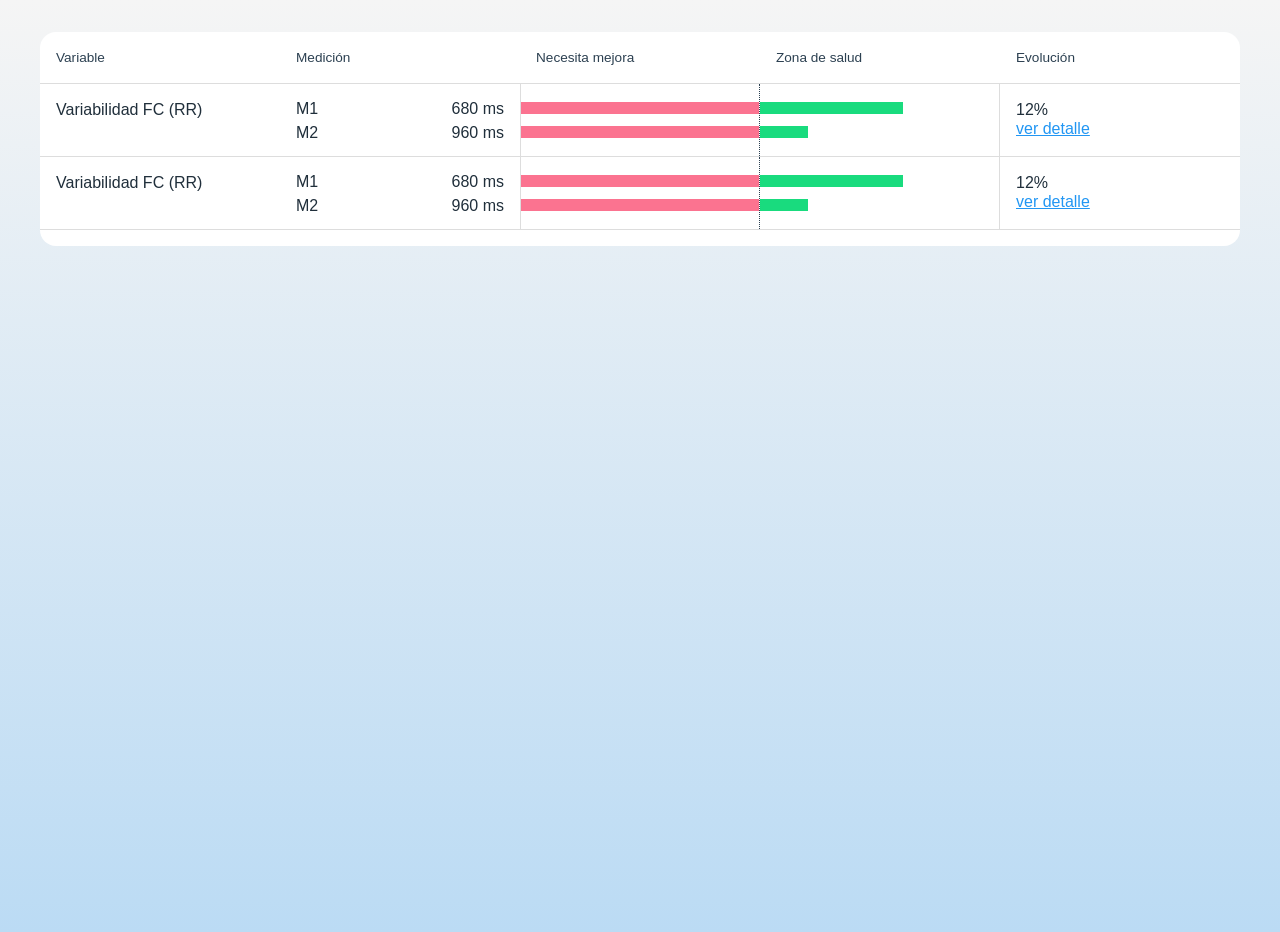
==== index.html @ 4bae46f2 "base" ====
<!DOCTYPE html>
<html>
    <head>
    <title>Sensorfit4heart</title>
    <link rel="stylesheet" href="css/custom.css">
    </head>
    <body>
        <div class="container">
            <div class="variables-table">
                <header class="table-header">
                    <ul class="header-list">
                        <li>Variable</li>
                        <li>Medición</li>
                        <li>Necesita mejora</li>
                        <li>Zona de salud</li>
                        <li>Evolución</li>
                    </ul>
                </header>
                <div class="table-body">
                    <div class="variable">
                        <ul class="body-list">
                            <li class="variable-title">
                                Variabilidad FC (RR)
                            </li>
                            <li>
                                <ul class="measurements-list">
                                    <li>
                                        <p class="measurement-title">
                                            M1
                                        </p>
                                        <p class="measuremente-value">
                                            680 ms
                                        </p>
                                    </li>
                                    <li>
                                        <p class="measurement-title">
                                            M2
                                        </p>
                                        <p class="measuremente-value">
                                            960 ms
                                        </p>
                                    </li>
                                </ul>
                            </li>
                            <li class="has-border-left">
                                <ul class="measurements-list">
                                    <li>
                                        <div class="progress is-error" style="width: 100%;"></div>
                                    </li>
                                    <li>
                                        <div class="progress is-error" style="width:100%"></div>
                                    </li>
                                </ul>
                            </li>
                            <li class="has-border-right">
                                <ul class="measurements-list">
                                    <li>
                                        <div class="progress is-success" style="width: 60%;"></div>
                                    </li>
                                    <li>
                                        <div class="progress is-success" style="width:20%"></div>
                                    </li>
                                </ul>
                            </li>
                            <li>
                                <p class="evolution">12%</p>
                                <p class="link i-small">
                                    <a href="#">ver detalle</a>
                                </p>
                            </li>
                        </ul>
                    </div><!-- variable -->
                    <div class="variable">
                        <ul class="body-list">
                            <li class="variable-title">
                                Variabilidad FC (RR)
                            </li>
                            <li>
                                <ul class="measurements-list">
                                    <li>
                                        <p class="measurement-title">
                                            M1
                                        </p>
                                        <p class="measuremente-value">
                                            680 ms
                                        </p>
                                    </li>
                                    <li>
                                        <p class="measurement-title">
                                            M2
                                        </p>
                                        <p class="measuremente-value">
                                            960 ms
                                        </p>
                                    </li>
                                </ul>
                            </li>
                            <li class="has-border-left">
                                <ul class="measurements-list">
                                    <li>
                                        <div class="progress is-error" style="width: 100%;"></div>
                                    </li>
                                    <li>
                                        <div class="progress is-error" style="width:100%"></div>
                                    </li>
                                </ul>
                            </li>
                            <li class="has-border-right">
                                <ul class="measurements-list">
                                    <li>
                                        <div class="progress is-success" style="width: 60%;"></div>
                                    </li>
                                    <li>
                                        <div class="progress is-success" style="width:20%"></div>
                                    </li>
                                </ul>
                            </li>
                            <li>
                                <p class="evolution">12%</p>
                                <p class="link i-small">
                                    <a href="#">ver detalle</a>
                                </p>
                            </li>
                        </ul>
                    </div><!-- variable -->
                </div><!-- table-body -->
            </div><!-- variables-table -->
        </div><!-- container -->
    </body>
</html>
---- css/custom.css ----
/*! minireset.css v0.0.6 | MIT License | github.com/jgthms/minireset.css */html,body,p,ol,ul,li,dl,dt,dd,blockquote,figure,fieldset,legend,textarea,pre,iframe,hr,h1,h2,h3,h4,h5,h6{margin:0;padding:0}h1,h2,h3,h4,h5,h6{font-size:100%;font-weight:normal}ul{list-style:none}button,input,select{margin:0}html{box-sizing:border-box}*,*::before,*::after{box-sizing:inherit}img,video{height:auto;max-width:100%}iframe{border:0}table{border-collapse:collapse;border-spacing:0}td,th{padding:0}.is-hidden-mobile{display:none}@media (min-width: 48em){.is-hidden-mobile{display:block}}body{font-family:'Inter', sans-serif;font-size:1rem;line-height:120%;color:#202F3B;background:linear-gradient(180deg, #f5f5f5 0%, #bbdbf4 100%);min-height:100vh}a{color:#2196F3}.container{margin:0 1rem;max-width:1200px}@media (min-width: 48em){.container{margin:0 auto}}.variables-table{margin:2rem auto;background-color:#fff;border-radius:1rem}.variables-table .table-header ul,.variables-table .table-body ul{margin:0;padding:0;list-style:none;display:flex;gap:0;justify-content:space-between}.variables-table .table-header{font-size:.85rem;color:#2c4051;border-bottom:1px solid #ddd}.variables-table .header-list li,.variables-table .body-list li{width:20%;padding:1rem}.variables-table .table-body{padding-bottom:1rem}.variables-table .table-body .body-list li.has-border-left{border-left:1px solid #ddd;border-right:1px dotted #2c4051;padding-left:0;padding-right:0}.variables-table .table-body .body-list li.has-border-right{border-right:1px solid #ddd;padding-left:0;padding-right:0}.variable{border-bottom:1px solid #ddd}.variable .variable-title{font-weight:500}.variable ul.measurements-list{display:flex;flex-direction:column;gap:.5rem}.variable ul.measurements-list li{display:flex;flex-direction:row;gap:1rem;width:auto;padding:0;border:none}@media (min-width: 48em){.variable ul.measurements-list li{height:1rem;align-items:center;justify-content:space-between}}.progress{display:flex;width:100%;position:relative;height:12px;background-color:#f0f0f0}.progress.is-success{background-color:#19DB7E}.progress.is-error{background-color:#FB7390}
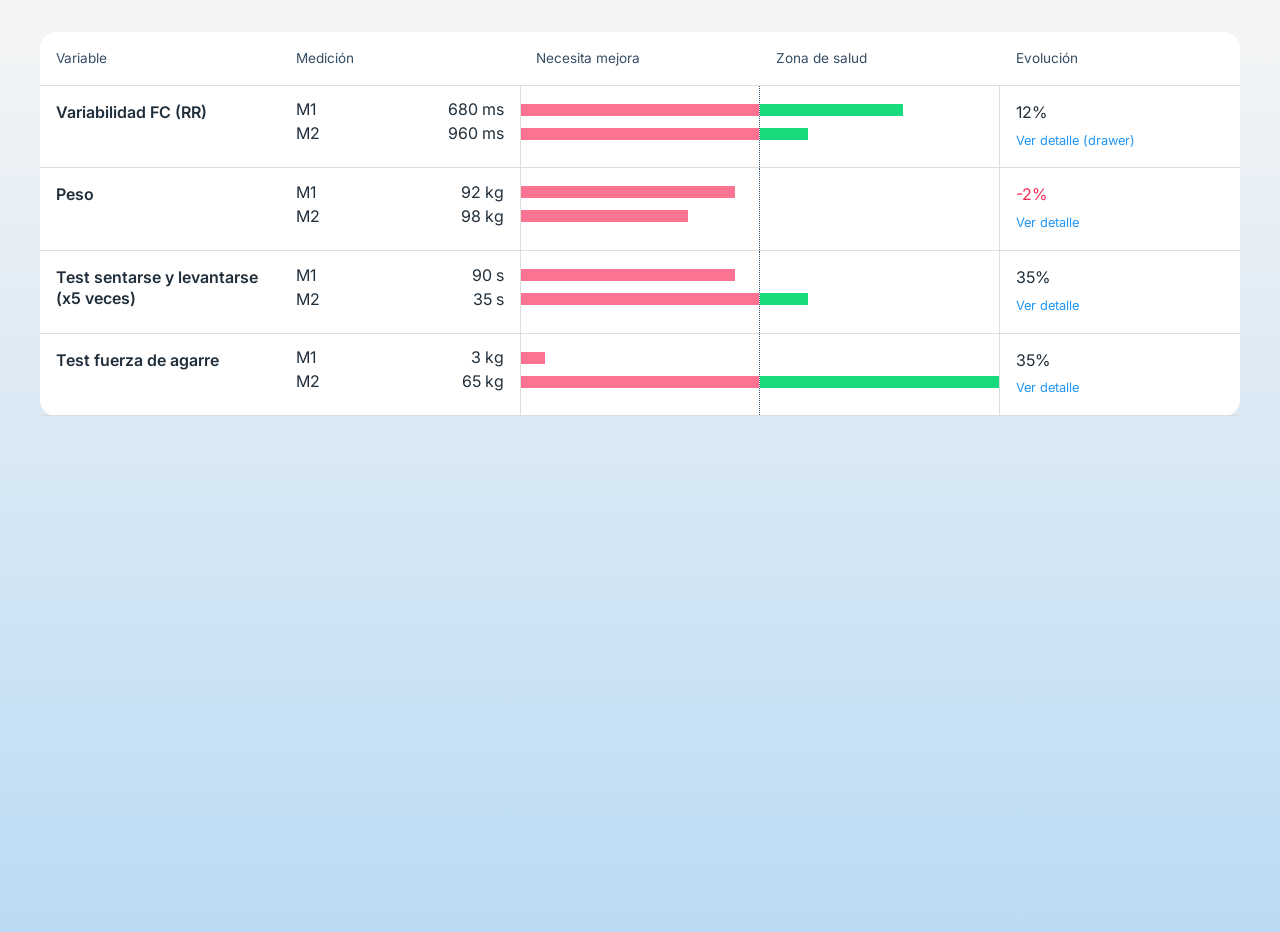
==== commit 626a69e7: "añadimos resto de variables y organizamos scss" ====
--- a/index.html
+++ b/index.html
@@ -64,41 +64,94 @@
                             </li>
                             <li>
                                 <p class="evolution">12%</p>
-                                <p class="link i-small">
-                                    <a href="#">ver detalle</a>
-                                </p>
-                            </li>
-                        </ul>
-                    </div><!-- variable -->
-                    <div class="variable">
-                        <ul class="body-list">
-                            <li class="variable-title">
-                                Variabilidad FC (RR)
-                            </li>
-                            <li>
-                                <ul class="measurements-list">
-                                    <li>
-                                        <p class="measurement-title">
-                                            M1
-                                        </p>
-                                        <p class="measuremente-value">
-                                            680 ms
-                                        </p>
-                                    </li>
-                                    <li>
-                                        <p class="measurement-title">
-                                            M2
-                                        </p>
-                                        <p class="measuremente-value">
-                                            960 ms
-                                        </p>
-                                    </li>
-                                </ul>
-                            </li>
-                            <li class="has-border-left">
-                                <ul class="measurements-list">
-                                    <li>
-                                        <div class="progress is-error" style="width: 100%;"></div>
+                                <p class="link is-small">
+                                    <a href="#">Ver detalle (drawer)</a>
+                                </p>
+                            </li>
+                        </ul>
+                    </div><!-- variable -->
+                    <div class="variable">
+                        <ul class="body-list">
+                            <li class="variable-title">
+                                Peso
+                            </li>
+                            <li>
+                                <ul class="measurements-list">
+                                    <li>
+                                        <p class="measurement-title">
+                                            M1
+                                        </p>
+                                        <p class="measuremente-value">
+                                            92 kg
+                                        </p>
+                                    </li>
+                                    <li>
+                                        <p class="measurement-title">
+                                            M2
+                                        </p>
+                                        <p class="measuremente-value">
+                                            98 kg
+                                        </p>
+                                    </li>
+                                </ul>
+                            </li>
+                            <li class="has-border-left">
+                                <ul class="measurements-list">
+                                    <li>
+                                        <div class="progress is-error" style="width: 90%;"></div>
+                                    </li>
+                                    <li>
+                                        <div class="progress is-error" style="width:70%"></div>
+                                    </li>
+                                </ul>
+                            </li>
+                            <li class="has-border-right">
+                                <ul class="measurements-list">
+                                    <li>
+                                        <div class="progress is-success" style="width: 0;"></div>
+                                    </li>
+                                    <li>
+                                        <div class="progress is-success" style="width:0"></div>
+                                    </li>
+                                </ul>
+                            </li>
+                            <li>
+                                <p class="evolution is-negative">-2%</p>
+                                <p class="link is-small">
+                                    <a href="#">Ver detalle</a>
+                                </p>
+                            </li>
+                        </ul>
+                    </div><!-- variable -->
+                    <div class="variable">
+                        <ul class="body-list">
+                            <li class="variable-title">
+                                Test sentarse y levantarse (x5 veces)
+                            </li>
+                            <li>
+                                <ul class="measurements-list">
+                                    <li>
+                                        <p class="measurement-title">
+                                            M1
+                                        </p>
+                                        <p class="measuremente-value">
+                                            90 s
+                                        </p>
+                                    </li>
+                                    <li>
+                                        <p class="measurement-title">
+                                            M2
+                                        </p>
+                                        <p class="measuremente-value">
+                                            35 s
+                                        </p>
+                                    </li>
+                                </ul>
+                            </li>
+                            <li class="has-border-left">
+                                <ul class="measurements-list">
+                                    <li>
+                                        <div class="progress is-error" style="width: 90%;"></div>
                                     </li>
                                     <li>
                                         <div class="progress is-error" style="width:100%"></div>
@@ -108,7 +161,7 @@
                             <li class="has-border-right">
                                 <ul class="measurements-list">
                                     <li>
-                                        <div class="progress is-success" style="width: 60%;"></div>
+                                        <div class="progress is-success" style="width: 0;"></div>
                                     </li>
                                     <li>
                                         <div class="progress is-success" style="width:20%"></div>
@@ -116,9 +169,62 @@
                                 </ul>
                             </li>
                             <li>
-                                <p class="evolution">12%</p>
-                                <p class="link i-small">
-                                    <a href="#">ver detalle</a>
+                                <p class="evolution">35%</p>
+                                <p class="link is-small">
+                                    <a href="#">Ver detalle</a>
+                                </p>
+                            </li>
+                        </ul>
+                    </div><!-- variable -->
+                    <div class="variable">
+                        <ul class="body-list">
+                            <li class="variable-title">
+                                Test fuerza de agarre 
+                            </li>
+                            <li>
+                                <ul class="measurements-list">
+                                    <li>
+                                        <p class="measurement-title">
+                                            M1
+                                        </p>
+                                        <p class="measuremente-value">
+                                            3 kg
+                                        </p>
+                                    </li>
+                                    <li>
+                                        <p class="measurement-title">
+                                            M2
+                                        </p>
+                                        <p class="measuremente-value">
+                                            65 kg
+                                        </p>
+                                    </li>
+                                </ul>
+                            </li>
+                            <li class="has-border-left">
+                                <ul class="measurements-list">
+                                    <li>
+                                        <div class="progress is-error" style="width: 10%;"></div>
+                                    </li>
+                                    <li>
+                                        <div class="progress is-error" style="width:100%"></div>
+                                    </li>
+                                </ul>
+                            </li>
+                            <li class="has-border-right">
+                                <ul class="measurements-list">
+                                    <li>
+                                        <div class="progress is-success" style="width: 0;"></div>
+                                    </li>
+                                    <li>
+                                        <div class="progress is-success" style="width:100%"></div>
+                                    </li>
+                                </ul>
+                            </li>
+                            <li>
+                                <p class="evolution">35%</p>
+                                <p class="link is-small">
+                                    <a href="#">Ver detalle</a>
                                 </p>
                             </li>
                         </ul>
--- a/css/custom.css
+++ b/css/custom.css
@@ -1 +1 @@
-/*! minireset.css v0.0.6 | MIT License | github.com/jgthms/minireset.css */html,body,p,ol,ul,li,dl,dt,dd,blockquote,figure,fieldset,legend,textarea,pre,iframe,hr,h1,h2,h3,h4,h5,h6{margin:0;padding:0}h1,h2,h3,h4,h5,h6{font-size:100%;font-weight:normal}ul{list-style:none}button,input,select{margin:0}html{box-sizing:border-box}*,*::before,*::after{box-sizing:inherit}img,video{height:auto;max-width:100%}iframe{border:0}table{border-collapse:collapse;border-spacing:0}td,th{padding:0}.is-hidden-mobile{display:none}@media (min-width: 48em){.is-hidden-mobile{display:block}}body{font-family:'Inter', sans-serif;font-size:1rem;line-height:120%;color:#202F3B;background:linear-gradient(180deg, #f5f5f5 0%, #bbdbf4 100%);min-height:100vh}a{color:#2196F3}.container{margin:0 1rem;max-width:1200px}@media (min-width: 48em){.container{margin:0 auto}}.variables-table{margin:2rem auto;background-color:#fff;border-radius:1rem}.variables-table .table-header ul,.variables-table .table-body ul{margin:0;padding:0;list-style:none;display:flex;gap:0;justify-content:space-between}.variables-table .table-header{font-size:.85rem;color:#2c4051;border-bottom:1px solid #ddd}.variables-table .header-list li,.variables-table .body-list li{width:20%;padding:1rem}.variables-table .table-body{padding-bottom:1rem}.variables-table .table-body .body-list li.has-border-left{border-left:1px solid #ddd;border-right:1px dotted #2c4051;padding-left:0;padding-right:0}.variables-table .table-body .body-list li.has-border-right{border-right:1px solid #ddd;padding-left:0;padding-right:0}.variable{border-bottom:1px solid #ddd}.variable .variable-title{font-weight:500}.variable ul.measurements-list{display:flex;flex-direction:column;gap:.5rem}.variable ul.measurements-list li{display:flex;flex-direction:row;gap:1rem;width:auto;padding:0;border:none}@media (min-width: 48em){.variable ul.measurements-list li{height:1rem;align-items:center;justify-content:space-between}}.progress{display:flex;width:100%;position:relative;height:12px;background-color:#f0f0f0}.progress.is-success{background-color:#19DB7E}.progress.is-error{background-color:#FB7390}
+/*! minireset.css v0.0.6 | MIT License | github.com/jgthms/minireset.css */@import url("https://fonts.googleapis.com/css2?family=Inter:wght@400;500&display=swap");html,body,p,ol,ul,li,dl,dt,dd,blockquote,figure,fieldset,legend,textarea,pre,iframe,hr,h1,h2,h3,h4,h5,h6{margin:0;padding:0}h1,h2,h3,h4,h5,h6{font-size:100%;font-weight:normal}ul{list-style:none}button,input,select{margin:0}html{box-sizing:border-box}*,*::before,*::after{box-sizing:inherit}img,video{height:auto;max-width:100%}iframe{border:0}table{border-collapse:collapse;border-spacing:0}td,th{padding:0}.is-hidden-mobile{display:none}@media (min-width: 48em){.is-hidden-mobile{display:block}}body{font-size:1rem;line-height:130%;color:#202F3B;background:linear-gradient(180deg, #f5f5f5 0%, #bbdbf4 100%);font-family:"Inter", sans-serif;font-weight:400;font-style:normal;min-height:100vh}.container{margin:0 1rem;max-width:1200px}@media (min-width: 48em){.container{margin:0 auto}}.variables-table{margin:2rem auto;background-color:#fff;border-radius:1rem;font-size:.85rem}@media (min-width: 48em){.variables-table{font-size:1rem}}.variables-table .table-header ul,.variables-table .table-body ul{margin:0;padding:0;list-style:none;display:flex;gap:0;justify-content:space-between}.variables-table .table-header{font-size:.85rem;color:#364f65;border-bottom:1px solid #ddd;display:none}@media (min-width: 48em){.variables-table .table-header{display:block}}.variables-table .header-list li,.variables-table .body-list li{padding:1rem;width:25%}@media (min-width: 48em){.variables-table .header-list li,.variables-table .body-list li{width:20%}}.variables-table .table-body .body-list{flex-wrap:wrap}@media (min-width: 48em){.variables-table .table-body .body-list{flex-wrap:nowrap}}.variables-table .table-body .body-list li.has-border-left{border-left:1px solid #ddd;border-right:1px dotted #364f65;padding-left:0;padding-right:0}.variables-table .table-body .body-list li.has-border-right{border-right:1px solid #ddd;padding-left:0;padding-right:0}.variables-table .table-body .body-list li.variable-title{width:100%}@media (min-width: 48em){.variables-table .table-body .body-list li.variable-title{width:20%}}.variable:not(nth-last-of-type){border-bottom:1px solid #ddd}.variable .variable-title{font-family:"Inter", sans-serif;font-weight:600;font-style:normal}.variable ul.measurements-list{display:flex;flex-direction:column;gap:.5rem}.variable ul.measurements-list li{display:flex;flex-direction:row;gap:1rem;width:auto;padding:0;border:none}@media (min-width: 48em){.variable ul.measurements-list li{height:1rem;align-items:center;justify-content:space-between}}.variable ul.measurements-list li .measuremente-value{display:none}@media (min-width: 48em){.variable ul.measurements-list li .measuremente-value{display:flex}}.progress{display:flex;width:100%;position:relative;height:12px;background-color:#f0f0f0}.progress.is-success{background-color:#19DB7E}.progress.is-error{background-color:#FB7390}.evolution{margin-bottom:.5rem}.evolution.is-negative{color:#f52e59}a{color:#2196F3;text-decoration:none}a:hover,a:active{color:#1c83d7}.is-small{font-size:.8rem}
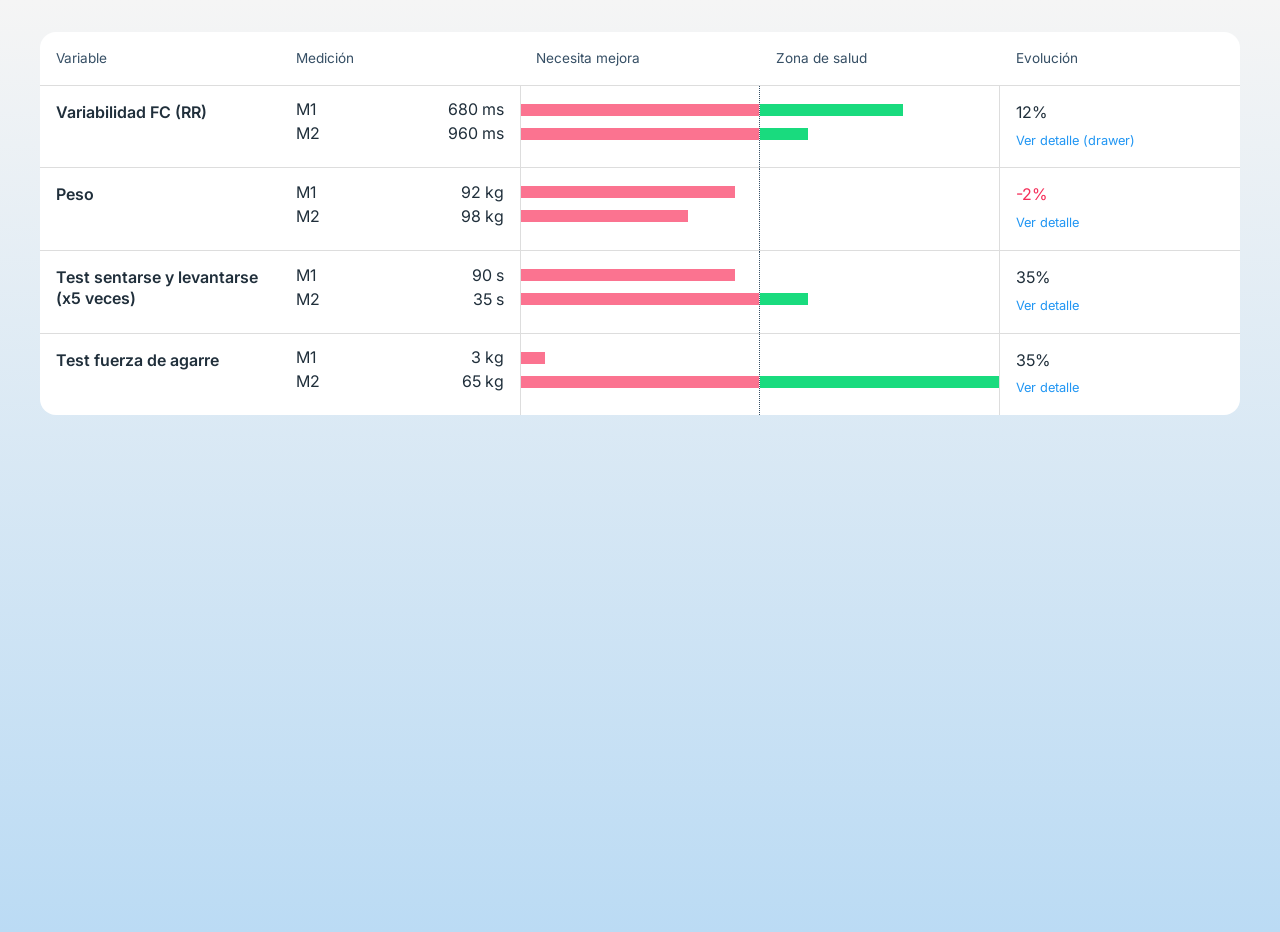
==== commit 42841978: "viewport" ====
--- a/index.html
+++ b/index.html
@@ -2,6 +2,7 @@
 <html>
     <head>
     <title>Sensorfit4heart</title>
+    <meta name="viewport" content="width=device-width, initial-scale=1.0">
     <link rel="stylesheet" href="css/custom.css">
     </head>
     <body>
@@ -75,7 +76,7 @@
                             <li class="variable-title">
                                 Peso
                             </li>
-                            <li>
+                            <li class="has-measurements">
                                 <ul class="measurements-list">
                                     <li>
                                         <p class="measurement-title">
--- a/css/custom.css
+++ b/css/custom.css
@@ -1 +1 @@
-/*! minireset.css v0.0.6 | MIT License | github.com/jgthms/minireset.css */@import url("https://fonts.googleapis.com/css2?family=Inter:wght@400;500&display=swap");html,body,p,ol,ul,li,dl,dt,dd,blockquote,figure,fieldset,legend,textarea,pre,iframe,hr,h1,h2,h3,h4,h5,h6{margin:0;padding:0}h1,h2,h3,h4,h5,h6{font-size:100%;font-weight:normal}ul{list-style:none}button,input,select{margin:0}html{box-sizing:border-box}*,*::before,*::after{box-sizing:inherit}img,video{height:auto;max-width:100%}iframe{border:0}table{border-collapse:collapse;border-spacing:0}td,th{padding:0}.is-hidden-mobile{display:none}@media (min-width: 48em){.is-hidden-mobile{display:block}}body{font-size:1rem;line-height:130%;color:#202F3B;background:linear-gradient(180deg, #f5f5f5 0%, #bbdbf4 100%);font-family:"Inter", sans-serif;font-weight:400;font-style:normal;min-height:100vh}.container{margin:0 1rem;max-width:1200px}@media (min-width: 48em){.container{margin:0 auto}}.variables-table{margin:2rem auto;background-color:#fff;border-radius:1rem;font-size:.85rem}@media (min-width: 48em){.variables-table{font-size:1rem}}.variables-table .table-header ul,.variables-table .table-body ul{margin:0;padding:0;list-style:none;display:flex;gap:0;justify-content:space-between}.variables-table .table-header{font-size:.85rem;color:#364f65;border-bottom:1px solid #ddd;display:none}@media (min-width: 48em){.variables-table .table-header{display:block}}.variables-table .header-list li,.variables-table .body-list li{padding:1rem;width:25%}@media (min-width: 48em){.variables-table .header-list li,.variables-table .body-list li{width:20%}}.variables-table .table-body .body-list{flex-wrap:wrap}@media (min-width: 48em){.variables-table .table-body .body-list{flex-wrap:nowrap}}.variables-table .table-body .body-list li.has-border-left{border-left:1px solid #ddd;border-right:1px dotted #364f65;padding-left:0;padding-right:0}.variables-table .table-body .body-list li.has-border-right{border-right:1px solid #ddd;padding-left:0;padding-right:0}.variables-table .table-body .body-list li.variable-title{width:100%}@media (min-width: 48em){.variables-table .table-body .body-list li.variable-title{width:20%}}.variable:not(nth-last-of-type){border-bottom:1px solid #ddd}.variable .variable-title{font-family:"Inter", sans-serif;font-weight:600;font-style:normal}.variable ul.measurements-list{display:flex;flex-direction:column;gap:.5rem}.variable ul.measurements-list li{display:flex;flex-direction:row;gap:1rem;width:auto;padding:0;border:none}@media (min-width: 48em){.variable ul.measurements-list li{height:1rem;align-items:center;justify-content:space-between}}.variable ul.measurements-list li .measuremente-value{display:none}@media (min-width: 48em){.variable ul.measurements-list li .measuremente-value{display:flex}}.progress{display:flex;width:100%;position:relative;height:12px;background-color:#f0f0f0}.progress.is-success{background-color:#19DB7E}.progress.is-error{background-color:#FB7390}.evolution{margin-bottom:.5rem}.evolution.is-negative{color:#f52e59}a{color:#2196F3;text-decoration:none}a:hover,a:active{color:#1c83d7}.is-small{font-size:.8rem}
+/*! minireset.css v0.0.6 | MIT License | github.com/jgthms/minireset.css */@import url("https://fonts.googleapis.com/css2?family=Inter:wght@400;500&display=swap");html,body,p,ol,ul,li,dl,dt,dd,blockquote,figure,fieldset,legend,textarea,pre,iframe,hr,h1,h2,h3,h4,h5,h6{margin:0;padding:0}h1,h2,h3,h4,h5,h6{font-size:100%;font-weight:normal}ul{list-style:none}button,input,select{margin:0}html{box-sizing:border-box}*,*::before,*::after{box-sizing:inherit}img,video{height:auto;max-width:100%}iframe{border:0}table{border-collapse:collapse;border-spacing:0}td,th{padding:0}.is-hidden-mobile{display:none}@media (min-width: 48em){.is-hidden-mobile{display:block}}body{font-size:1rem;line-height:130%;color:#202F3B;background:linear-gradient(180deg, #f5f5f5 0%, #bbdbf4 100%);font-family:"Inter", sans-serif;font-weight:400;font-style:normal;min-height:100vh}.container{margin:0 1rem;max-width:1200px}@media (min-width: 48em){.container{margin:0 auto}}.variables-table{margin:2rem auto;background-color:#fff;border-radius:1rem;font-size:.85rem}@media (min-width: 48em){.variables-table{font-size:1rem}}.variables-table .table-header ul,.variables-table .table-body ul{margin:0;padding:0;list-style:none;display:flex;gap:0;justify-content:space-between}.variables-table .table-header{font-size:.85rem;color:#364f65;border-bottom:1px solid #ddd;display:none}@media (min-width: 48em){.variables-table .table-header{display:block}}.variables-table .header-list li,.variables-table .body-list li{padding:1rem;width:25%}@media (min-width: 48em){.variables-table .header-list li,.variables-table .body-list li{width:20%}}.variables-table .table-body .body-list{flex-wrap:wrap}@media (min-width: 48em){.variables-table .table-body .body-list{flex-wrap:nowrap}}.variables-table .table-body .body-list li.has-border-left{border-left:1px solid #ddd;border-right:1px dotted #364f65;padding-left:0;padding-right:0}.variables-table .table-body .body-list li.has-border-right{border-right:1px solid #ddd;padding-left:0;padding-right:0}.variables-table .table-body .body-list li.variable-title{width:100%}@media (min-width: 48em){.variables-table .table-body .body-list li.variable-title{width:20%}}.variable:not(:last-of-type){border-bottom:1px solid #ddd}.variable .variable-title{font-family:"Inter", sans-serif;font-weight:600;font-style:normal}.variable ul.measurements-list{display:flex;flex-direction:column;gap:.5rem}.variable ul.measurements-list li{display:flex;flex-direction:row;gap:1rem;width:auto;padding:0;border:none}@media (min-width: 48em){.variable ul.measurements-list li{height:1rem;align-items:center;justify-content:space-between}}.variable ul.measurements-list li .measuremente-value{display:none}@media (min-width: 48em){.variable ul.measurements-list li .measuremente-value{display:flex}}.progress{display:flex;width:100%;position:relative;height:12px;background-color:#f0f0f0}.progress.is-success{background-color:#19DB7E}.progress.is-error{background-color:#FB7390}.evolution{margin-bottom:.5rem}.evolution.is-negative{color:#f52e59}a{color:#2196F3;text-decoration:none}a:hover,a:active{color:#1c83d7}.is-small{font-size:.8rem}
